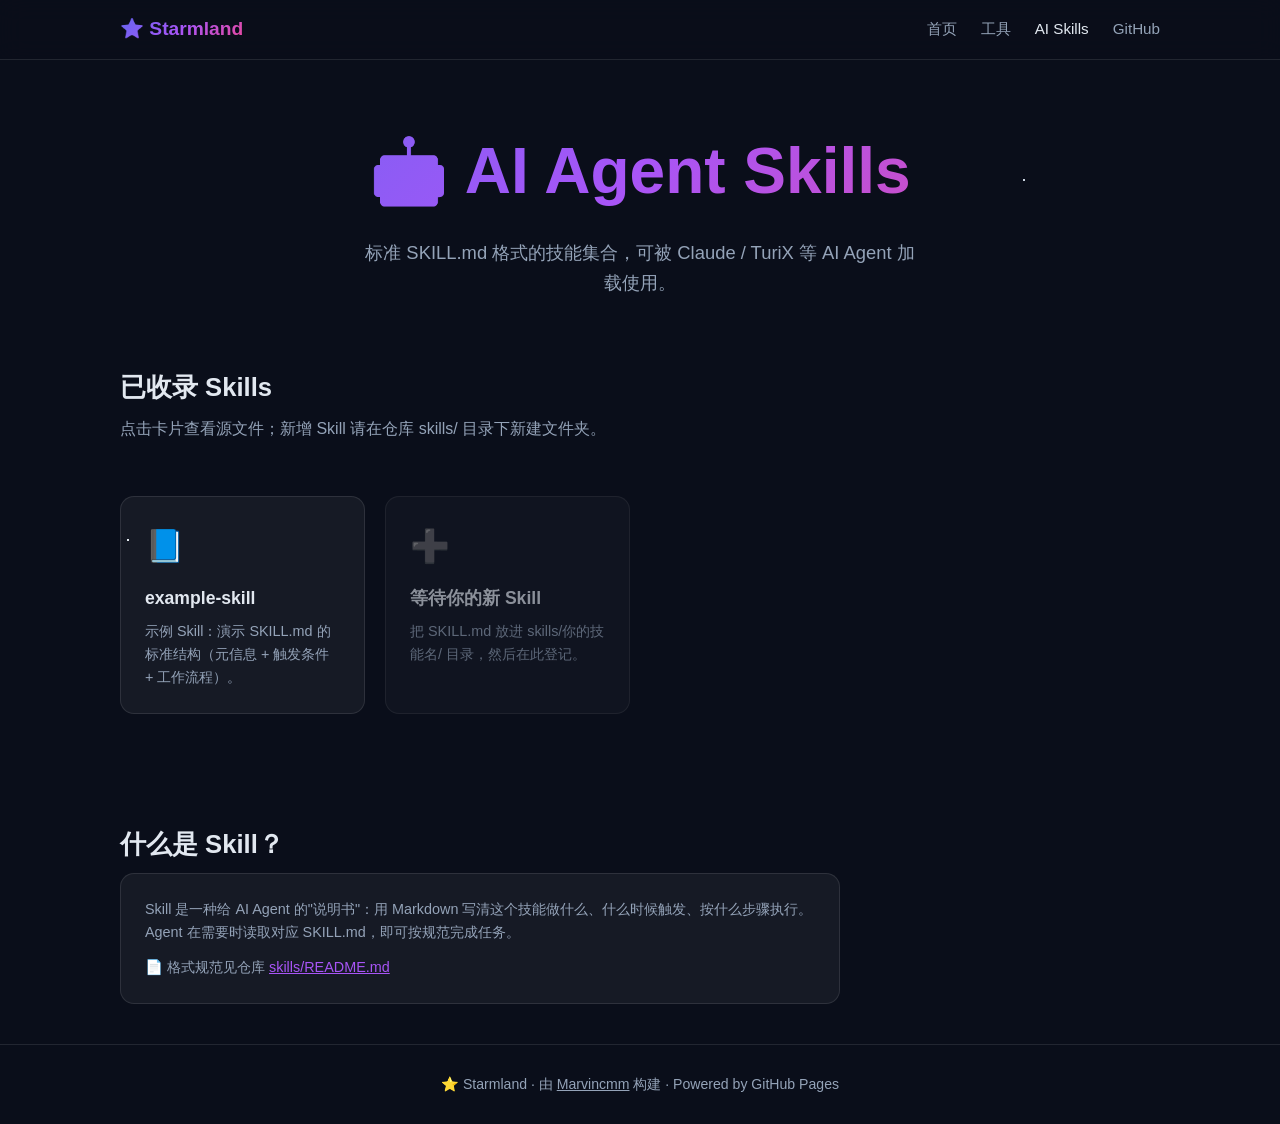
==== skills.html @ 70fc926f "feat: add personal homepage and AI skills showcase page" ====
<!DOCTYPE html>
<html lang="zh-CN">
<head>
<meta charset="UTF-8">
<meta name="viewport" content="width=device-width, initial-scale=1.0">
<title>AI Skills · Starmland</title>
<link rel="stylesheet" href="assets/css/style.css">
</head>
<body>
<div class="stars"></div>

<nav>
  <div class="nav-inner">
    <a class="logo" href="index.html">⭐ Starmland</a>
    <div class="nav-links">
      <a href="index.html">首页</a>
      <a href="tools/index.html">工具</a>
      <a href="skills.html" class="active">AI Skills</a>
      <a href="https://github.com/Marvincmm" target="_blank">GitHub</a>
    </div>
  </div>
</nav>

<header class="hero" style="padding:60px 20px 30px;">
  <h1>🤖 AI Agent Skills</h1>
  <p>标准 SKILL.md 格式的技能集合，可被 Claude / TuriX 等 AI Agent 加载使用。</p>
</header>

<main class="container">
  <section>
    <div class="section-title">已收录 Skills</div>
    <p class="section-sub">点击卡片查看源文件；新增 Skill 请在仓库 skills/ 目录下新建文件夹。</p>
    <div class="grid" id="skill-grid">
      <a class="card" href="https://github.com/Marvincmm/Starmland/tree/main/skills/example-skill" target="_blank">
        <div class="icon">📘</div>
        <h3>example-skill</h3>
        <p>示例 Skill：演示 SKILL.md 的标准结构（元信息 + 触发条件 + 工作流程）。</p>
      </a>
      <div class="card" style="opacity:0.6;">
        <div class="icon">➕</div>
        <h3>等待你的新 Skill</h3>
        <p>把 SKILL.md 放进 skills/你的技能名/ 目录，然后在此登记。</p>
      </div>
    </div>
  </section>

  <section>
    <div class="section-title">什么是 Skill？</div>
    <div class="card" style="max-width:720px;">
      <p>Skill 是一种给 AI Agent 的"说明书"：用 Markdown 写清这个技能做什么、什么时候触发、按什么步骤执行。Agent 在需要时读取对应 SKILL.md，即可按规范完成任务。</p>
      <p style="margin-top:12px; color:var(--text-dim);">📄 格式规范见仓库 <a href="https://github.com/Marvincmm/Starmland/blob/main/skills/README.md" target="_blank" style="color:var(--accent2);">skills/README.md</a></p>
    </div>
  </section>
</main>

<footer>
  <p>⭐ Starmland · 由 <a href="https://github.com/Marvincmm" target="_blank">Marvincmm</a> 构建 · Powered by GitHub Pages</p>
</footer>
</body>
</html>
---- assets/css/style.css ----
/* Starmland - 深色星空主题 */
* { margin: 0; padding: 0; box-sizing: border-box; }

:root {
  --bg: #0a0e1a;
  --bg-card: rgba(255, 255, 255, 0.05);
  --border: rgba(255, 255, 255, 0.1);
  --text: #e2e8f0;
  --text-dim: #94a3b8;
  --accent1: #6366f1;
  --accent2: #a855f7;
  --accent3: #ec4899;
  --grad: linear-gradient(135deg, var(--accent1), var(--accent2), var(--accent3));
}

body {
  background: var(--bg);
  color: var(--text);
  font-family: -apple-system, BlinkMacSystemFont, 'Segoe UI', 'PingFang SC', 'Microsoft YaHei', sans-serif;
  min-height: 100vh;
  line-height: 1.6;
}

/* 星空背景 */
.stars {
  position: fixed; inset: 0; z-index: -1; pointer-events: none;
  background-image:
    radial-gradient(1px 1px at 20% 30%, #fff 50%, transparent 50%),
    radial-gradient(1px 1px at 60% 70%, #fff 50%, transparent 50%),
    radial-gradient(1.5px 1.5px at 80% 20%, #cbd5e1 50%, transparent 50%),
    radial-gradient(1px 1px at 40% 80%, #fff 50%, transparent 50%),
    radial-gradient(1px 1px at 90% 60%, #fff 50%, transparent 50%),
    radial-gradient(1.5px 1.5px at 10% 60%, #e2e8f0 50%, transparent 50%),
    radial-gradient(1px 1px at 50% 10%, #fff 50%, transparent 50%),
    radial-gradient(1px 1px at 30% 50%, #94a3b8 50%, transparent 50%);
  animation: twinkle 4s ease-in-out infinite alternate;
}
@keyframes twinkle { from { opacity: 0.4; } to { opacity: 1; } }

.container { max-width: 1080px; margin: 0 auto; padding: 0 20px; }

/* 导航 */
nav {
  position: sticky; top: 0; z-index: 10;
  backdrop-filter: blur(12px);
  background: rgba(10, 14, 26, 0.8);
  border-bottom: 1px solid var(--border);
}
.nav-inner {
  max-width: 1080px; margin: 0 auto; padding: 14px 20px;
  display: flex; align-items: center; justify-content: space-between;
}
.logo {
  font-weight: 700; font-size: 1.2rem; text-decoration: none;
  background: var(--grad); -webkit-background-clip: text; background-clip: text; color: transparent;
}
.nav-links { display: flex; gap: 24px; }
.nav-links a { color: var(--text-dim); text-decoration: none; font-size: 0.95rem; transition: color 0.2s; }
.nav-links a:hover, .nav-links a.active { color: var(--text); }

/* Hero */
.hero { text-align: center; padding: 90px 20px 60px; }
.hero h1 {
  font-size: clamp(2.4rem, 6vw, 4rem); font-weight: 800; margin-bottom: 16px;
  background: var(--grad); -webkit-background-clip: text; background-clip: text; color: transparent;
}
.hero p { color: var(--text-dim); font-size: 1.15rem; max-width: 560px; margin: 0 auto; }

/* 卡片网格 */
.grid { display: grid; grid-template-columns: repeat(auto-fill, minmax(240px, 1fr)); gap: 20px; padding: 30px 0; }
.card {
  background: var(--bg-card); border: 1px solid var(--border); border-radius: 14px;
  padding: 24px; text-decoration: none; color: var(--text); display: block;
  transition: transform 0.2s, border-color 0.2s;
}
.card:hover { transform: translateY(-4px); border-color: rgba(168, 85, 247, 0.5); }
.card .icon { font-size: 2rem; margin-bottom: 12px; }
.card h3 { font-size: 1.1rem; margin-bottom: 8px; }
.card p { color: var(--text-dim); font-size: 0.9rem; }

/* 通用区块 */
section { padding: 40px 0; }
.section-title {
  font-size: 1.6rem; font-weight: 700; margin-bottom: 8px;
}
.section-sub { color: var(--text-dim); margin-bottom: 24px; }

/* 按钮 */
.btn {
  display: inline-block; padding: 10px 24px; border-radius: 10px; border: none;
  background: var(--grad); color: #fff; font-size: 1rem; cursor: pointer;
  text-decoration: none; transition: opacity 0.2s;
}
.btn:hover { opacity: 0.85; }
.btn-ghost {
  background: transparent; border: 1px solid var(--border); color: var(--text);
}

/* 表单元素 */
textarea, input[type="text"], input[type="number"], input[type="datetime-local"], select {
  width: 100%; background: rgba(255, 255, 255, 0.05); color: var(--text);
  border: 1px solid var(--border); border-radius: 10px; padding: 12px 14px;
  font-size: 0.95rem; font-family: inherit; outline: none;
}
textarea:focus, input:focus, select:focus { border-color: var(--accent2); }
textarea { min-height: 180px; resize: vertical; font-family: ui-monospace, 'SF Mono', Consolas, monospace; }
select option { background: #141927; }

/* 工具页布局 */
.tool-wrap { max-width: 760px; margin: 0 auto; padding: 40px 20px 80px; }
.tool-wrap h1 { font-size: 1.8rem; margin-bottom: 6px; }
.tool-wrap .desc { color: var(--text-dim); margin-bottom: 28px; }
.tool-actions { display: flex; gap: 12px; flex-wrap: wrap; margin: 16px 0; }
.result-box {
  background: rgba(255, 255, 255, 0.04); border: 1px solid var(--border);
  border-radius: 10px; padding: 16px; margin-top: 16px;
  white-space: pre-wrap; word-break: break-all; font-family: ui-monospace, 'SF Mono', Consolas, monospace;
  font-size: 0.92rem;
}
.msg-error { color: #f87171; }
.msg-ok { color: #4ade80; }

/* 技能条 */
.skill-row { margin-bottom: 18px; }
.skill-row .label { display: flex; justify-content: space-between; margin-bottom: 6px; font-size: 0.92rem; }
.bar { height: 8px; background: rgba(255, 255, 255, 0.08); border-radius: 4px; overflow: hidden; }
.bar > div { height: 100%; background: var(--grad); border-radius: 4px; }

/* Footer */
footer { border-top: 1px solid var(--border); padding: 28px 20px; text-align: center; color: var(--text-dim); font-size: 0.88rem; }
footer a { color: var(--text-dim); }

@media (max-width: 600px) {
  .nav-links { gap: 14px; }
  .hero { padding: 60px 20px 40px; }
}
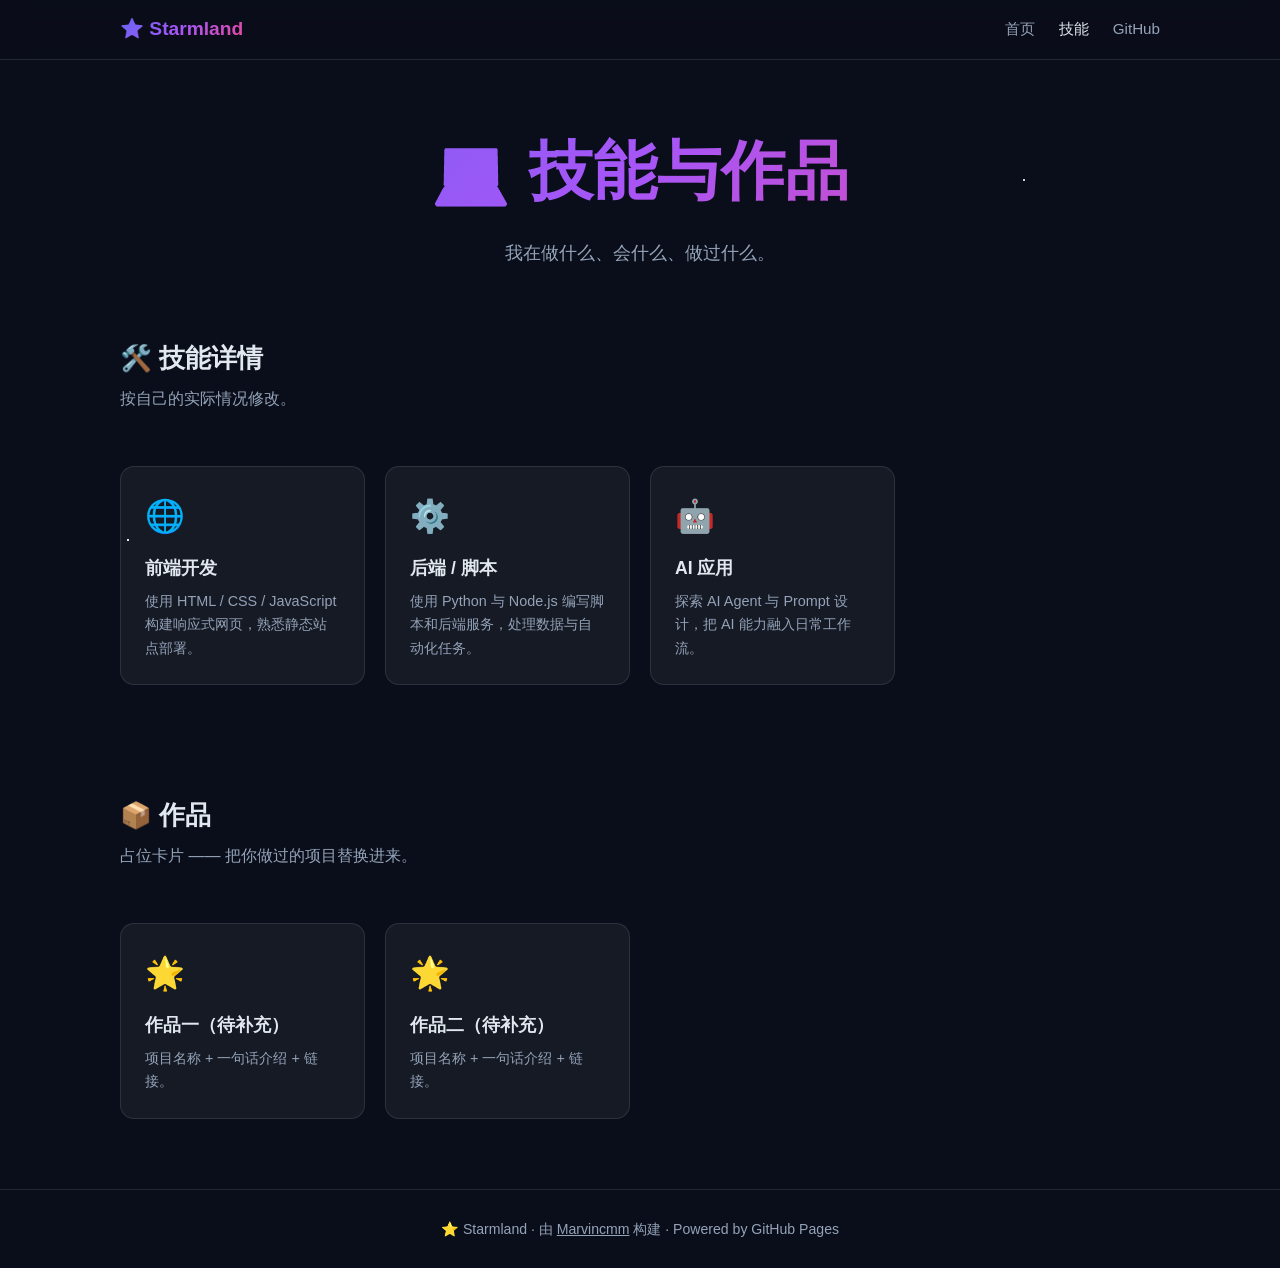
==== commit 6742bc66: "refactor: simplify to personal website only, clean up removed links" ====
--- a/skills.html
+++ b/skills.html
@@ -3,7 +3,7 @@
 <head>
 <meta charset="UTF-8">
 <meta name="viewport" content="width=device-width, initial-scale=1.0">
-<title>AI Skills · Starmland</title>
+<title>技能与作品 · Starmland</title>
 <link rel="stylesheet" href="assets/css/style.css">
 </head>
 <body>
@@ -14,41 +14,54 @@
     <a class="logo" href="index.html">⭐ Starmland</a>
     <div class="nav-links">
       <a href="index.html">首页</a>
-      <a href="tools/index.html">工具</a>
-      <a href="skills.html" class="active">AI Skills</a>
+      <a href="skills.html" class="active">技能</a>
       <a href="https://github.com/Marvincmm" target="_blank">GitHub</a>
     </div>
   </div>
 </nav>
 
 <header class="hero" style="padding:60px 20px 30px;">
-  <h1>🤖 AI Agent Skills</h1>
-  <p>标准 SKILL.md 格式的技能集合，可被 Claude / TuriX 等 AI Agent 加载使用。</p>
+  <h1>💻 技能与作品</h1>
+  <p>我在做什么、会什么、做过什么。</p>
 </header>
 
 <main class="container">
   <section>
-    <div class="section-title">已收录 Skills</div>
-    <p class="section-sub">点击卡片查看源文件；新增 Skill 请在仓库 skills/ 目录下新建文件夹。</p>
-    <div class="grid" id="skill-grid">
-      <a class="card" href="https://github.com/Marvincmm/Starmland/tree/main/skills/example-skill" target="_blank">
-        <div class="icon">📘</div>
-        <h3>example-skill</h3>
-        <p>示例 Skill：演示 SKILL.md 的标准结构（元信息 + 触发条件 + 工作流程）。</p>
-      </a>
-      <div class="card" style="opacity:0.6;">
-        <div class="icon">➕</div>
-        <h3>等待你的新 Skill</h3>
-        <p>把 SKILL.md 放进 skills/你的技能名/ 目录，然后在此登记。</p>
+    <div class="section-title">🛠️ 技能详情</div>
+    <p class="section-sub">按自己的实际情况修改。</p>
+    <div class="grid">
+      <div class="card">
+        <div class="icon">🌐</div>
+        <h3>前端开发</h3>
+        <p>使用 HTML / CSS / JavaScript 构建响应式网页，熟悉静态站点部署。</p>
+      </div>
+      <div class="card">
+        <div class="icon">⚙️</div>
+        <h3>后端 / 脚本</h3>
+        <p>使用 Python 与 Node.js 编写脚本和后端服务，处理数据与自动化任务。</p>
+      </div>
+      <div class="card">
+        <div class="icon">🤖</div>
+        <h3>AI 应用</h3>
+        <p>探索 AI Agent 与 Prompt 设计，把 AI 能力融入日常工作流。</p>
       </div>
     </div>
   </section>
 
   <section>
-    <div class="section-title">什么是 Skill？</div>
-    <div class="card" style="max-width:720px;">
-      <p>Skill 是一种给 AI Agent 的"说明书"：用 Markdown 写清这个技能做什么、什么时候触发、按什么步骤执行。Agent 在需要时读取对应 SKILL.md，即可按规范完成任务。</p>
-      <p style="margin-top:12px; color:var(--text-dim);">📄 格式规范见仓库 <a href="https://github.com/Marvincmm/Starmland/blob/main/skills/README.md" target="_blank" style="color:var(--accent2);">skills/README.md</a></p>
+    <div class="section-title">📦 作品</div>
+    <p class="section-sub">占位卡片 —— 把你做过的项目替换进来。</p>
+    <div class="grid">
+      <div class="card">
+        <div class="icon">🌟</div>
+        <h3>作品一（待补充）</h3>
+        <p>项目名称 + 一句话介绍 + 链接。</p>
+      </div>
+      <div class="card">
+        <div class="icon">🌟</div>
+        <h3>作品二（待补充）</h3>
+        <p>项目名称 + 一句话介绍 + 链接。</p>
+      </div>
     </div>
   </section>
 </main>
